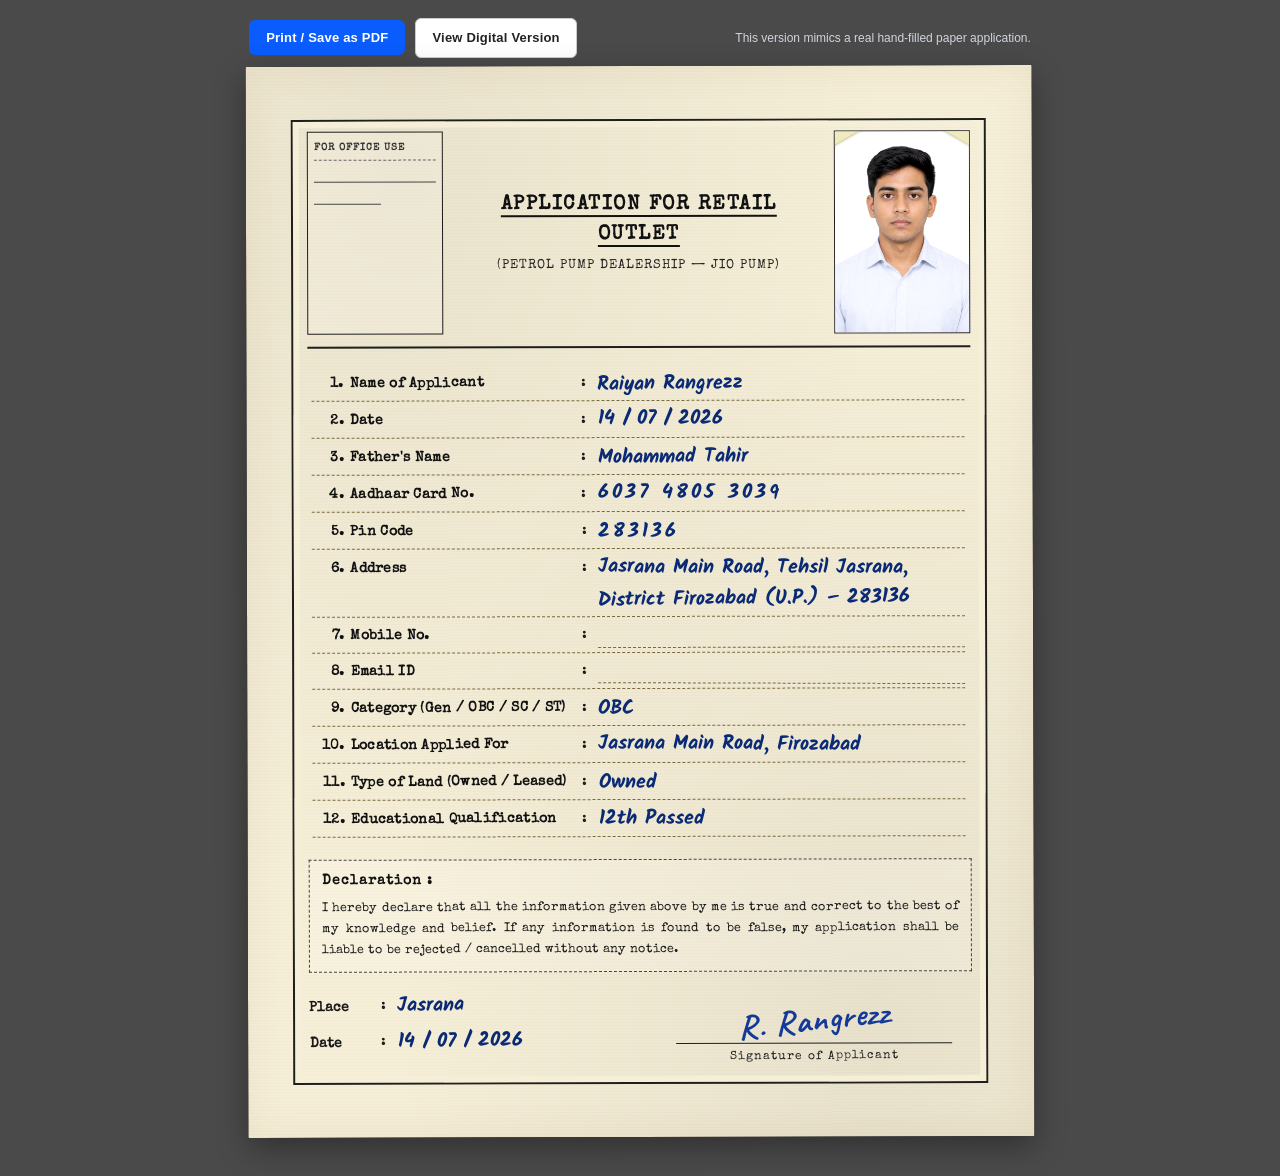
==== paper.html @ 81c46bb3 "Add handwritten paper-style application form - New paper.html + paper.css that renders the applicati" ====
<!DOCTYPE html>
<html lang="en">
<head>
    <meta charset="UTF-8" />
    <meta name="viewport" content="width=device-width, initial-scale=1.0" />
    <title>Jio Pump Dealership - Application Form (Handwritten)</title>
    <link rel="preconnect" href="https://fonts.googleapis.com" />
    <link rel="preconnect" href="https://fonts.gstatic.com" crossorigin />
    <link href="https://fonts.googleapis.com/css2?family=Kalam:wght@400;700&family=Caveat:wght@500;700&family=Special+Elite&display=swap" rel="stylesheet" />
    <link rel="stylesheet" href="paper.css" />
</head>
<body>
    <div class="controls no-print">
        <button type="button" id="printBtn" class="btn primary">Print / Save as PDF</button>
        <a href="index.html" class="btn ghost">View Digital Version</a>
        <span class="hint">This version mimics a real hand-filled paper application.</span>
    </div>

    <main class="paper-wrap">
        <div class="paper-sheet">
            <div class="paper-border">
                <!-- ============ TOP HEADER ============ -->
                <div class="top-row">
                    <div class="mini-box mini-left">
                        <div class="mini-title">FOR OFFICE USE</div>
                        <div class="mini-line"></div>
                        <div class="mini-line short"></div>
                    </div>
                    <div class="paper-title">
                        <div class="title-main">APPLICATION FOR RETAIL OUTLET</div>
                        <div class="title-sub">(PETROL PUMP DEALERSHIP &mdash; JIO PUMP)</div>
                    </div>
                    <div class="mini-box mini-right photo-slot">
                        <div class="tape tape-tl"></div>
                        <div class="tape tape-tr"></div>
                        <img class="passport" src="assets/applicant-photo.png" alt="Applicant" />
                    </div>
                </div>

                <div class="rule-line"></div>

                <!-- ============ FORM BODY ============ -->
                <div class="fields">
                    <div class="row">
                        <span class="num">1.</span>
                        <span class="lbl">Name of Applicant</span>
                        <span class="colon">:</span>
                        <span class="val ink">Raiyan Rangrezz</span>
                    </div>

                    <div class="row">
                        <span class="num">2.</span>
                        <span class="lbl">Date</span>
                        <span class="colon">:</span>
                        <span class="val ink">14 / 07 / 2026</span>
                    </div>

                    <div class="row">
                        <span class="num">3.</span>
                        <span class="lbl">Father's Name</span>
                        <span class="colon">:</span>
                        <span class="val ink">Mohammad Tahir</span>
                    </div>

                    <div class="row">
                        <span class="num">4.</span>
                        <span class="lbl">Aadhaar Card No.</span>
                        <span class="colon">:</span>
                        <span class="val ink mono-hand">6037 4805 3039</span>
                    </div>

                    <div class="row">
                        <span class="num">5.</span>
                        <span class="lbl">Pin Code</span>
                        <span class="colon">:</span>
                        <span class="val ink mono-hand">283136</span>
                    </div>

                    <div class="row row-tall">
                        <span class="num">6.</span>
                        <span class="lbl">Address</span>
                        <span class="colon">:</span>
                        <span class="val ink">Jasrana Main Road, Tehsil Jasrana,</span>
                    </div>
                    <div class="row row-cont">
                        <span class="num"></span>
                        <span class="lbl"></span>
                        <span class="colon"></span>
                        <span class="val ink">District Firozabad (U.P.) &ndash; 283136</span>
                    </div>

                    <div class="row">
                        <span class="num">7.</span>
                        <span class="lbl">Mobile No.</span>
                        <span class="colon">:</span>
                        <span class="val ink dashed"></span>
                    </div>

                    <div class="row">
                        <span class="num">8.</span>
                        <span class="lbl">Email ID</span>
                        <span class="colon">:</span>
                        <span class="val ink dashed"></span>
                    </div>

                    <div class="row">
                        <span class="num">9.</span>
                        <span class="lbl">Category (Gen / OBC / SC / ST)</span>
                        <span class="colon">:</span>
                        <span class="val ink">OBC</span>
                    </div>

                    <div class="row">
                        <span class="num">10.</span>
                        <span class="lbl">Location Applied For</span>
                        <span class="colon">:</span>
                        <span class="val ink">Jasrana Main Road, Firozabad</span>
                    </div>

                    <div class="row">
                        <span class="num">11.</span>
                        <span class="lbl">Type of Land (Owned / Leased)</span>
                        <span class="colon">:</span>
                        <span class="val ink">Owned</span>
                    </div>

                    <div class="row">
                        <span class="num">12.</span>
                        <span class="lbl">Educational Qualification</span>
                        <span class="colon">:</span>
                        <span class="val ink">12th Passed</span>
                    </div>
                </div>

                <!-- ============ DECLARATION ============ -->
                <div class="declaration">
                    <div class="decl-heading">Declaration :</div>
                    <p class="decl-text">
                        I hereby declare that all the information given above by me is true and correct
                        to the best of my knowledge and belief. If any information is found to be false,
                        my application shall be liable to be rejected / cancelled without any notice.
                    </p>
                </div>

                <!-- ============ SIGNATURE BLOCK ============ -->
                <div class="sig-block">
                    <div class="sig-left">
                        <div class="sig-row"><span class="sig-lbl">Place</span><span class="colon">:</span><span class="ink val">Jasrana</span></div>
                        <div class="sig-row"><span class="sig-lbl">Date</span><span class="colon">:</span><span class="ink val">14 / 07 / 2026</span></div>
                    </div>
                    <div class="sig-right">
                        <div class="signature-mark ink-blue">R. Rangrezz</div>
                        <div class="sig-line"></div>
                        <div class="sig-caption">Signature of Applicant</div>
                    </div>
                </div>

                <!-- Corner staple mark near photo -->
                <div class="staple" aria-hidden="true"></div>
            </div>
        </div>
    </main>

    <script>
        document.getElementById("printBtn").addEventListener("click", function () {
            window.print();
        });
    </script>
</body>
</html>
---- paper.css ----
/* ========== Base ========== */
* { box-sizing: border-box; }
html, body {
    margin: 0;
    padding: 0;
    background: #4a4a4a;
    color: #111;
    font-family: "Special Elite", "Courier New", monospace;
    font-size: 14px;
    line-height: 1.5;
}

/* ========== Top controls ========== */
.controls {
    max-width: 210mm;
    margin: 18px auto 8px;
    padding: 0 6px;
    display: flex;
    align-items: center;
    gap: 10px;
    color: #f0f0f0;
}
.btn {
    display: inline-block;
    padding: 9px 16px;
    font-size: 13px;
    font-weight: 700;
    border-radius: 6px;
    cursor: pointer;
    text-decoration: none;
    border: 1px solid transparent;
    font-family: "Segoe UI", Roboto, Arial, sans-serif;
    letter-spacing: 0.2px;
}
.btn.primary { background: #0a5cff; color: #fff; }
.btn.primary:hover { background: #084ad9; }
.btn.ghost { background: #fff; color: #222; border-color: #c8ccd1; }
.btn.ghost:hover { background: #f4f6f8; }
.hint { margin-left: auto; color: #d0d4dc; font-size: 12px; font-family: "Segoe UI", Roboto, Arial, sans-serif; }

/* ========== Paper sheet ========== */
.paper-wrap {
    max-width: 210mm;
    margin: 0 auto 40px;
    padding: 0 4px;
}
.paper-sheet {
    background: #f6efd8;
    background-image:
        radial-gradient(ellipse at 20% 10%, rgba(0,0,0,0.05) 0%, rgba(0,0,0,0) 55%),
        radial-gradient(ellipse at 80% 90%, rgba(0,0,0,0.06) 0%, rgba(0,0,0,0) 55%),
        repeating-linear-gradient(0deg, rgba(120,90,40,0.025) 0px, rgba(120,90,40,0.025) 1px, transparent 1px, transparent 3px);
    padding: 14mm 12mm;
    box-shadow:
        0 10px 30px rgba(0,0,0,0.35),
        inset 0 0 40px rgba(120,80,20,0.08);
    position: relative;
    border-radius: 1px;
    color: #1a1a1a;
    transform: rotate(-0.15deg);
}

.paper-border {
    border: 2px solid #1e1e1e;
    padding: 10px 14px 16px;
    position: relative;
    outline: 6px solid #f6efd8;
    outline-offset: -8px;
    box-shadow: inset 0 0 0 1px #1e1e1e;
}

/* ========== Top row ========== */
.top-row {
    display: grid;
    grid-template-columns: 1.1fr 3fr 1.1fr;
    gap: 10px;
    align-items: stretch;
    padding-bottom: 8px;
}
.mini-box {
    border: 1.5px solid #1e1e1e;
    padding: 6px;
    min-height: 118px;
    position: relative;
    background: rgba(255,255,255,0.15);
}
.mini-left { padding-top: 8px; }
.mini-title {
    font-size: 10px;
    font-weight: 700;
    letter-spacing: 1px;
    color: #333;
    border-bottom: 1px dashed #666;
    padding-bottom: 4px;
    margin-bottom: 8px;
}
.mini-line {
    border-bottom: 1px solid #444;
    height: 14px;
    margin-bottom: 8px;
}
.mini-line.short { width: 55%; }

.paper-title {
    text-align: center;
    padding: 6px 4px;
    align-self: center;
}
.title-main {
    font-family: "Special Elite", "Courier New", monospace;
    font-size: 20px;
    font-weight: 700;
    letter-spacing: 1.5px;
    text-decoration: underline;
    text-underline-offset: 6px;
    text-decoration-thickness: 2px;
    color: #111;
}
.title-sub {
    font-family: "Special Elite", "Courier New", monospace;
    margin-top: 6px;
    font-size: 13px;
    letter-spacing: 1px;
    color: #222;
}

/* Photo slot */
.photo-slot {
    padding: 0;
    overflow: hidden;
    background: #fff;
}
.photo-slot .passport {
    width: 100%;
    height: 100%;
    object-fit: cover;
    display: block;
    filter: contrast(1.05) saturate(0.95);
}
.tape {
    position: absolute;
    width: 42px;
    height: 14px;
    background: rgba(230, 220, 150, 0.6);
    border: 1px solid rgba(180, 160, 90, 0.35);
    z-index: 3;
    transform: rotate(-30deg);
    box-shadow: 0 1px 2px rgba(0,0,0,0.1);
}
.tape-tl { top: -6px; left: -12px; }
.tape-tr { top: -6px; right: -12px; transform: rotate(30deg); }

.rule-line {
    height: 0;
    border-top: 2px solid #1e1e1e;
    margin: 4px 0 12px;
}

/* ========== Fields ========== */
.fields { padding: 4px 6px 4px 4px; }
.row {
    display: grid;
    grid-template-columns: 32px 220px 16px 1fr;
    align-items: end;
    gap: 6px;
    padding: 8px 0 4px;
    border-bottom: 1px dashed #7a6a3f;
    min-height: 32px;
}
.row.row-cont { border-bottom: 1px dashed #7a6a3f; padding-top: 2px; }
.row.row-tall { border-bottom: none; }

.num, .lbl, .colon {
    font-family: "Special Elite", "Courier New", monospace;
    font-size: 14px;
    color: #111;
    letter-spacing: 0.3px;
    padding-bottom: 2px;
}
.num { text-align: right; font-weight: 700; }
.lbl { font-weight: 700; }
.colon { text-align: center; }

.val {
    font-family: "Kalam", "Caveat", cursive;
    font-weight: 700;
    font-size: 20px;
    line-height: 1.1;
    padding-bottom: 0;
    min-height: 24px;
}
.ink { color: #0a2a75; }
.ink-blue { color: #143a99; }

.val.mono-hand { letter-spacing: 3px; font-family: "Kalam", cursive; }

/* Dashed empty write-line */
.val.dashed {
    border-bottom: 1px dashed #7a6a3f;
    min-height: 22px;
}

/* Slightly randomize handwriting angle for realism */
.row:nth-child(1) .val { transform: rotate(-0.6deg); }
.row:nth-child(2) .val { transform: rotate(0.4deg); }
.row:nth-child(3) .val { transform: rotate(-0.3deg); }
.row:nth-child(4) .val { transform: rotate(0.5deg); }
.row:nth-child(5) .val { transform: rotate(-0.4deg); }
.row:nth-child(6) .val { transform: rotate(0.2deg); }
.row:nth-child(7) .val { transform: rotate(-0.5deg); }
.row:nth-child(9) .val { transform: rotate(0.3deg); }
.row:nth-child(10) .val { transform: rotate(-0.2deg); }
.row:nth-child(11) .val { transform: rotate(0.4deg); }
.row:nth-child(12) .val { transform: rotate(-0.35deg); }

/* ========== Declaration ========== */
.declaration {
    margin: 18px 0 10px;
    padding: 10px 12px;
    border: 1.5px dashed #444;
    background: rgba(255,255,255,0.15);
}
.decl-heading {
    font-family: "Special Elite", "Courier New", monospace;
    font-weight: 700;
    letter-spacing: 1px;
    font-size: 14px;
    margin-bottom: 6px;
    color: #111;
}
.decl-text {
    margin: 0;
    font-family: "Special Elite", "Courier New", monospace;
    font-size: 12.5px;
    line-height: 1.7;
    text-align: justify;
    color: #1a1a1a;
}

/* ========== Signature ========== */
.sig-block {
    margin-top: 22px;
    display: grid;
    grid-template-columns: 1fr 1fr;
    gap: 30px;
    align-items: end;
}
.sig-left { font-family: "Special Elite", "Courier New", monospace; }
.sig-row {
    display: grid;
    grid-template-columns: 60px 16px 1fr;
    align-items: end;
    gap: 6px;
    margin-bottom: 12px;
}
.sig-lbl { font-weight: 700; }

.sig-right { text-align: center; position: relative; }
.signature-mark {
    font-family: "Caveat", cursive;
    font-weight: 700;
    font-size: 34px;
    line-height: 1;
    padding-bottom: 4px;
    transform: rotate(-6deg);
    letter-spacing: 1px;
}
.sig-line {
    border-bottom: 1.5px solid #1e1e1e;
    margin: 2px 20px 0;
}
.sig-caption {
    margin-top: 4px;
    font-family: "Special Elite", "Courier New", monospace;
    font-size: 12px;
    letter-spacing: 1px;
    color: #222;
}

/* ========== Staple mark ========== */
.staple {
    position: absolute;
    top: -4px;
    right: 30px;
    width: 10px;
    height: 2px;
    background: #333;
    box-shadow: 0 0 0 1px rgba(0,0,0,0.4);
    transform: rotate(20deg);
    opacity: 0.5;
    display: none; /* subtle; enable if desired */
}

/* ========== Responsive ========== */
@media (max-width: 820px) {
    .paper-sheet { padding: 8mm 6mm; }
    .top-row { grid-template-columns: 1fr; }
    .mini-box { min-height: 60px; }
    .photo-slot { min-height: 150px; }
    .row {
        grid-template-columns: 24px 1fr;
        grid-template-rows: auto auto;
    }
    .row .colon { display: none; }
    .row .lbl { grid-column: 2; }
    .row .val { grid-column: 2; }
    .row .num { grid-row: 1 / span 2; }
    .title-main { font-size: 16px; }
    .title-sub { font-size: 12px; }
    .sig-block { grid-template-columns: 1fr; }
}

/* ========== Print ========== */
@media print {
    @page { size: A4; margin: 8mm; }
    html, body { background: #fff; }
    .no-print { display: none !important; }
    .paper-wrap { margin: 0; padding: 0; max-width: none; }
    .paper-sheet {
        box-shadow: none;
        background-color: #fdf9e8;
        transform: none;
        -webkit-print-color-adjust: exact;
        print-color-adjust: exact;
    }
    .passport, .paper-sheet, .val, .ink, .signature-mark {
        -webkit-print-color-adjust: exact;
        print-color-adjust: exact;
    }
}
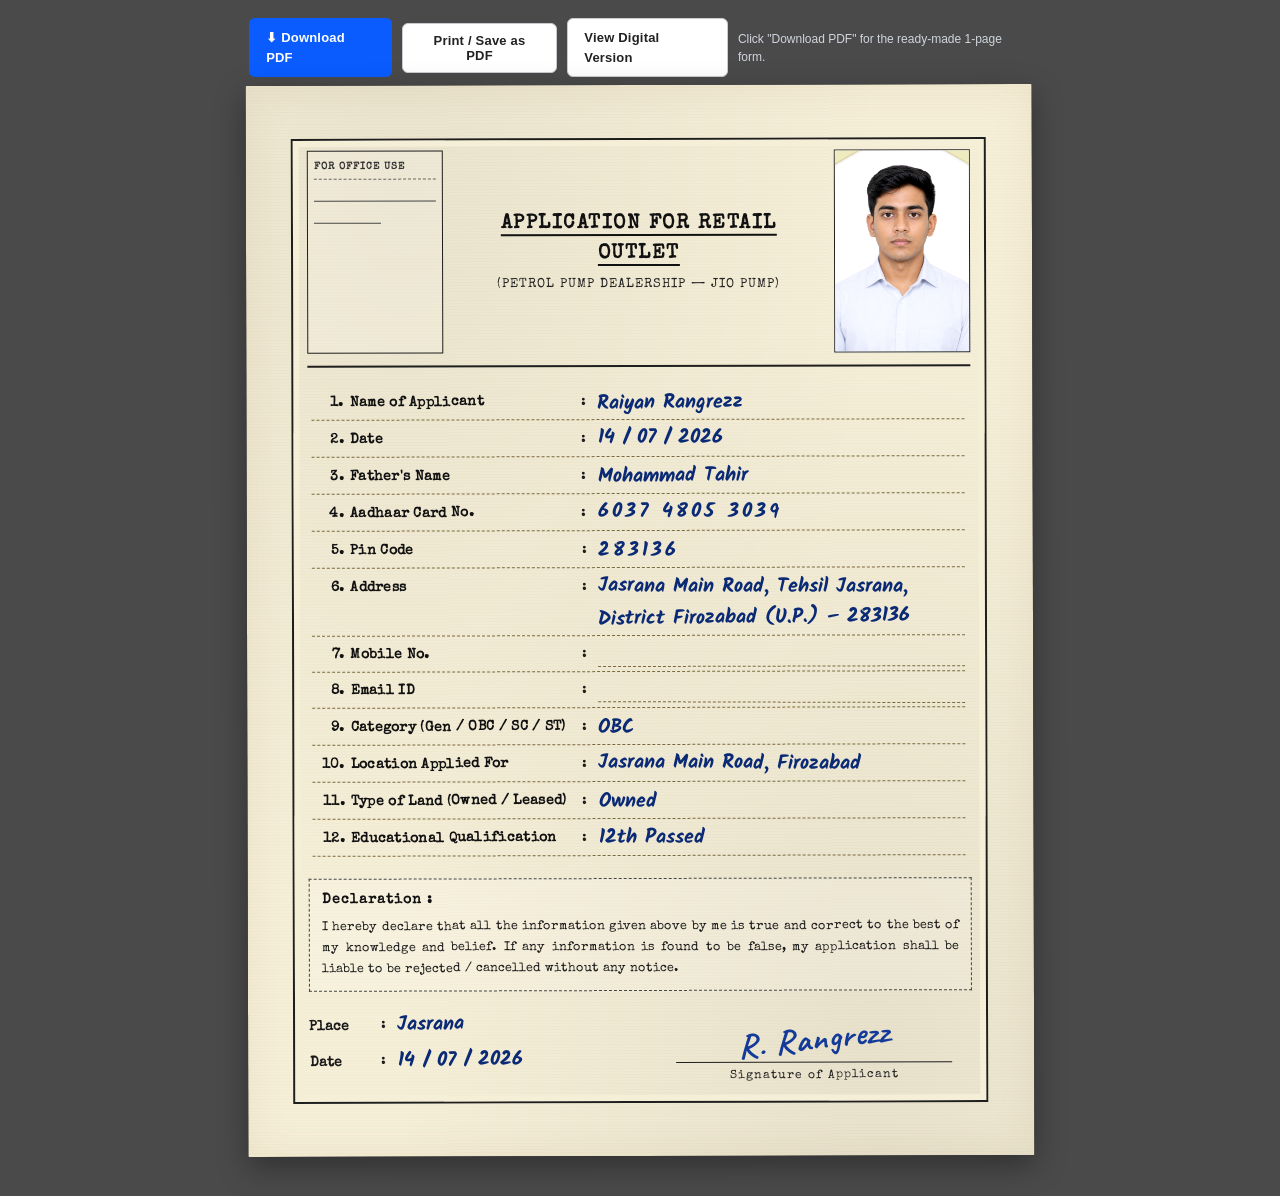
==== commit 8de68e47: "Add ready-made downloadable PDFs and Download button - Pre-render both application forms to A4 PDF v" ====
--- a/paper.html
+++ b/paper.html
@@ -11,9 +11,10 @@
 </head>
 <body>
     <div class="controls no-print">
-        <button type="button" id="printBtn" class="btn primary">Print / Save as PDF</button>
+        <a href="Jio-Pump-Application-Raiyan-Rangrezz.pdf" download class="btn primary">&#x2B07; Download PDF</a>
+        <button type="button" id="printBtn" class="btn ghost">Print / Save as PDF</button>
         <a href="index.html" class="btn ghost">View Digital Version</a>
-        <span class="hint">This version mimics a real hand-filled paper application.</span>
+        <span class="hint">Click "Download PDF" for the ready-made 1-page form.</span>
     </div>
 
     <main class="paper-wrap">
--- a/paper.css
+++ b/paper.css
@@ -292,11 +292,11 @@
 }
 
 /* ========== Responsive ========== */
-@media (max-width: 820px) {
+@media (max-width: 620px) {
     .paper-sheet { padding: 8mm 6mm; }
     .top-row { grid-template-columns: 1fr; }
     .mini-box { min-height: 60px; }
-    .photo-slot { min-height: 150px; }
+    .photo-slot { min-height: 150px; max-height: 220px; }
     .row {
         grid-template-columns: 24px 1fr;
         grid-template-rows: auto auto;
@@ -312,18 +312,38 @@
 
 /* ========== Print ========== */
 @media print {
-    @page { size: A4; margin: 8mm; }
-    html, body { background: #fff; }
+    @page { size: A4; margin: 6mm; }
+    html, body {
+        background: #fff;
+        -webkit-print-color-adjust: exact;
+        print-color-adjust: exact;
+    }
     .no-print { display: none !important; }
     .paper-wrap { margin: 0; padding: 0; max-width: none; }
     .paper-sheet {
         box-shadow: none;
         background-color: #fdf9e8;
         transform: none;
+        padding: 6mm 8mm;
+        page-break-inside: avoid;
+        page-break-after: avoid;
         -webkit-print-color-adjust: exact;
         print-color-adjust: exact;
     }
-    .passport, .paper-sheet, .val, .ink, .signature-mark {
+    .paper-border {
+        padding: 8px 10px 10px;
+        page-break-inside: avoid;
+    }
+    .mini-box { min-height: 90px; }
+    .title-main { font-size: 17px; }
+    .title-sub { font-size: 11.5px; }
+    .row { padding: 4px 0 2px; min-height: 22px; }
+    .val { font-size: 17px; min-height: 20px; }
+    .declaration { margin: 10px 0 6px; padding: 6px 10px; }
+    .decl-text { font-size: 11px; line-height: 1.5; }
+    .sig-block { margin-top: 12px; }
+    .signature-mark { font-size: 26px; }
+    .passport, .paper-sheet, .val, .ink, .signature-mark, .photo-slot {
         -webkit-print-color-adjust: exact;
         print-color-adjust: exact;
     }
